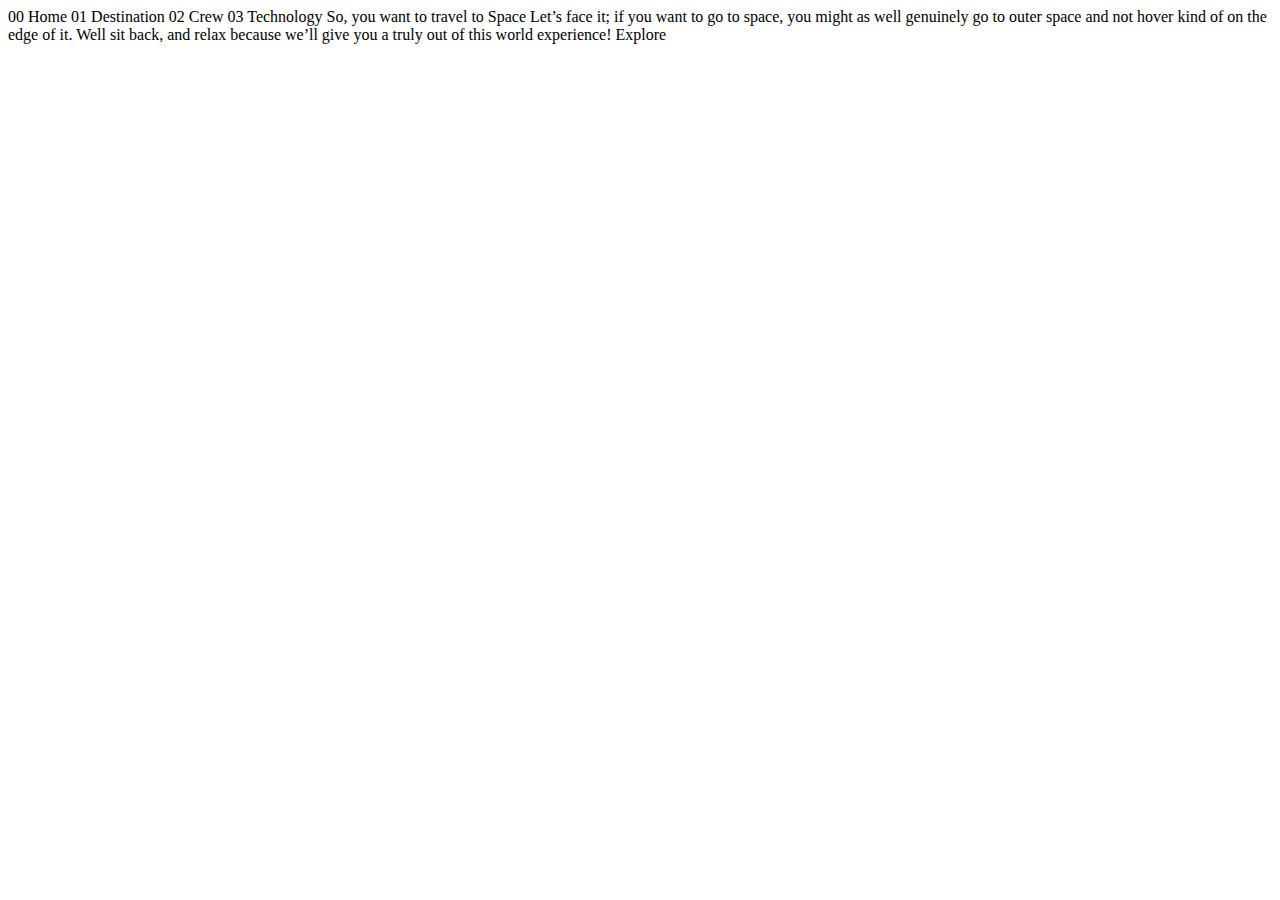
==== index.html @ ea08a4c8 "Moved all files into root" ====
<!DOCTYPE html>
<html lang="en">
<head>
  <meta charset="UTF-8">
  <meta name="viewport" content="width=device-width, initial-scale=1.0">

  <link rel="icon" type="image/png" sizes="32x32" href="./assets/favicon-32x32.png">
  
  <title>Frontend Mentor | Space tourism website</title>
</head>
<body>

  00 Home
  01 Destination
  02 Crew
  03 Technology

  So, you want to travel to
  Space
  Let’s face it; if you want to go to space, you might as well genuinely go to 
  outer space and not hover kind of on the edge of it. Well sit back, and relax 
  because we’ll give you a truly out of this world experience!

  Explore

</body>
</html>
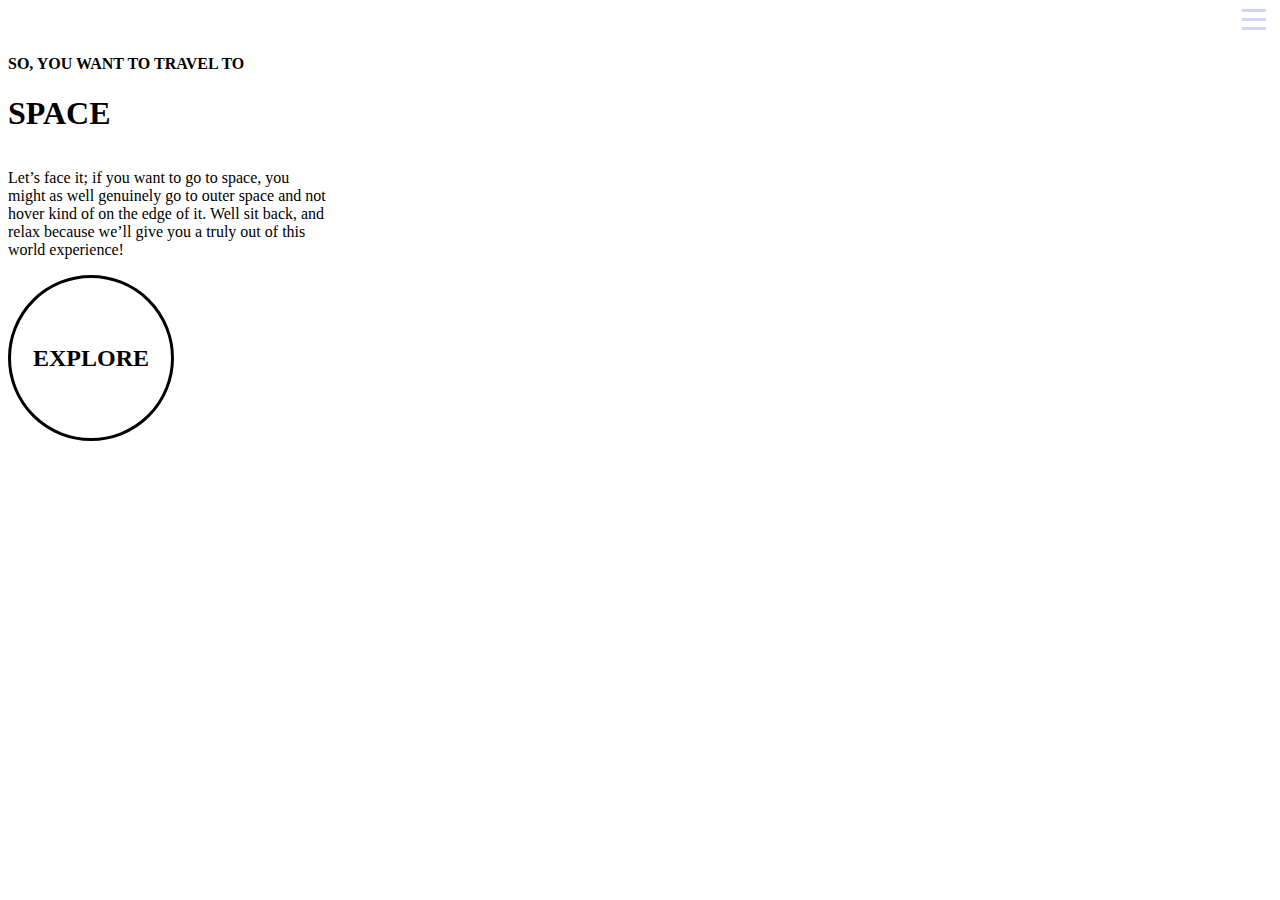
==== commit 6c6c597b: "Began work on home page mobile css" ====
--- a/index.html
+++ b/index.html
@@ -1,27 +1,74 @@
 <!DOCTYPE html>
 <html lang="en">
-<head>
-  <meta charset="UTF-8">
-  <meta name="viewport" content="width=device-width, initial-scale=1.0">
+  <head>
+    <meta charset="UTF-8" />
+    <meta name="viewport" content="width=device-width, initial-scale=1.0" />
 
-  <link rel="icon" type="image/png" sizes="32x32" href="./assets/favicon-32x32.png">
-  
-  <title>Frontend Mentor | Space tourism website</title>
-</head>
-<body>
+    <link
+      rel="icon"
+      type="image/png"
+      sizes="32x32"
+      href="./assets/favicon-32x32.png"
+    />
+    <link rel="stylesheet" href="style.css" />
 
-  00 Home
-  01 Destination
-  02 Crew
-  03 Technology
+    <title>Frontend Mentor | Space tourism website</title>
+  </head>
+  <body>
+    <header class="top">
+      <div class="top__logo-box">
+        <img
+          src="assets/shared/logo.svg"
+          alt="Logo"
+          class="top__logo-box--img"
+        />
+      </div>
+      <div class="top__line-box">
+        <hr class="top__line-box--line" />
+      </div>
+      <button class="top__hamburger-container">
+        <img src="assets/shared/icon-hamburger.svg" alt="Navigation Toggle" class="top__hamburger-container--icon-open">
+        <img src="assets/shared/icon-close.svg" alt="Navigation Toggle" class="top__hamburger-container--icon-close">
+      </button>
+      <nav class="top__nav">
+        <a class="nav__link">
+          <span class="nav__link--no"></span>
+          <span class="nav__link--text"></span>
+        </a>
+        <a class="nav__link">
+          <span class="nav__link--no">00</span>
+          <span class="nav__link--text">HOME</span>
+        </a>
+        <a class="nav__link">
+          <span class="nav__link--no">01</span>
+          <span class="nav__link--text">DESTINATION</span>
+        </a>
+        <a class="nav__link">
+          <span class="nav__link--no">02</span>
+          <span class="nav__link--text">CREW</span>
+        </a>
+        <a class="nav__link">
+          <span class="nav__link--no">03</span>
+          <span class="nav__link--text">TECHNOLOGY</span>
+        </a>
+      </nav>
+    </header>
 
-  So, you want to travel to
-  Space
-  Let’s face it; if you want to go to space, you might as well genuinely go to 
-  outer space and not hover kind of on the edge of it. Well sit back, and relax 
-  because we’ll give you a truly out of this world experience!
+    <main class="home">
+      <section class="home__heading">
+        <h4 class="home__heading--secondary">SO, YOU WANT TO TRAVEL TO</h4>
+      <h1 class="home__heading--primary">SPACE</h1>
+      </section>
+      <p class="home__blurb">Let’s face it; if you want to go to space, you might as well genuinely go to
+        outer space and not hover kind of on the edge of it. Well sit back, and
+        relax because we’ll give you a truly out of this world experience!</p>
+        <section class="home__logo">
+          <h2 class="home__logo--heading">EXPLORE</h2>
+        </section>
+    </main>
+    
 
-  Explore
-
-</body>
-</html>+    
+  </body>
+  <script src="script.js"></script>
+</html>
--- a/style.css
+++ b/style.css
@@ -0,0 +1,55 @@
+html{
+    font-size: 16px;
+}
+
+button{
+    cursor: pointer;
+}
+
+
+.top{
+    display: flex;
+    flex-direction: row;
+    justify-content: right;
+}
+
+.top__logo-box{
+    display: none;
+}
+
+.top__line-box{
+    display: none;
+}
+
+.top__hamburger-container{
+    border: none;
+    background-color: transparent;
+}
+
+.top__hamburger-container--icon-close{
+    display: none;
+}
+
+.top__nav{
+    display: none;
+}
+
+
+.home{
+   display: grid;
+}
+
+.home__blurb{
+    max-width: 20rem;
+}
+
+.home__logo{
+    display: flex;
+    justify-content: center;
+    align-items: center;
+
+    border: solid;
+    border-radius: 50%;
+    height: 10rem;
+    width: 10rem;
+}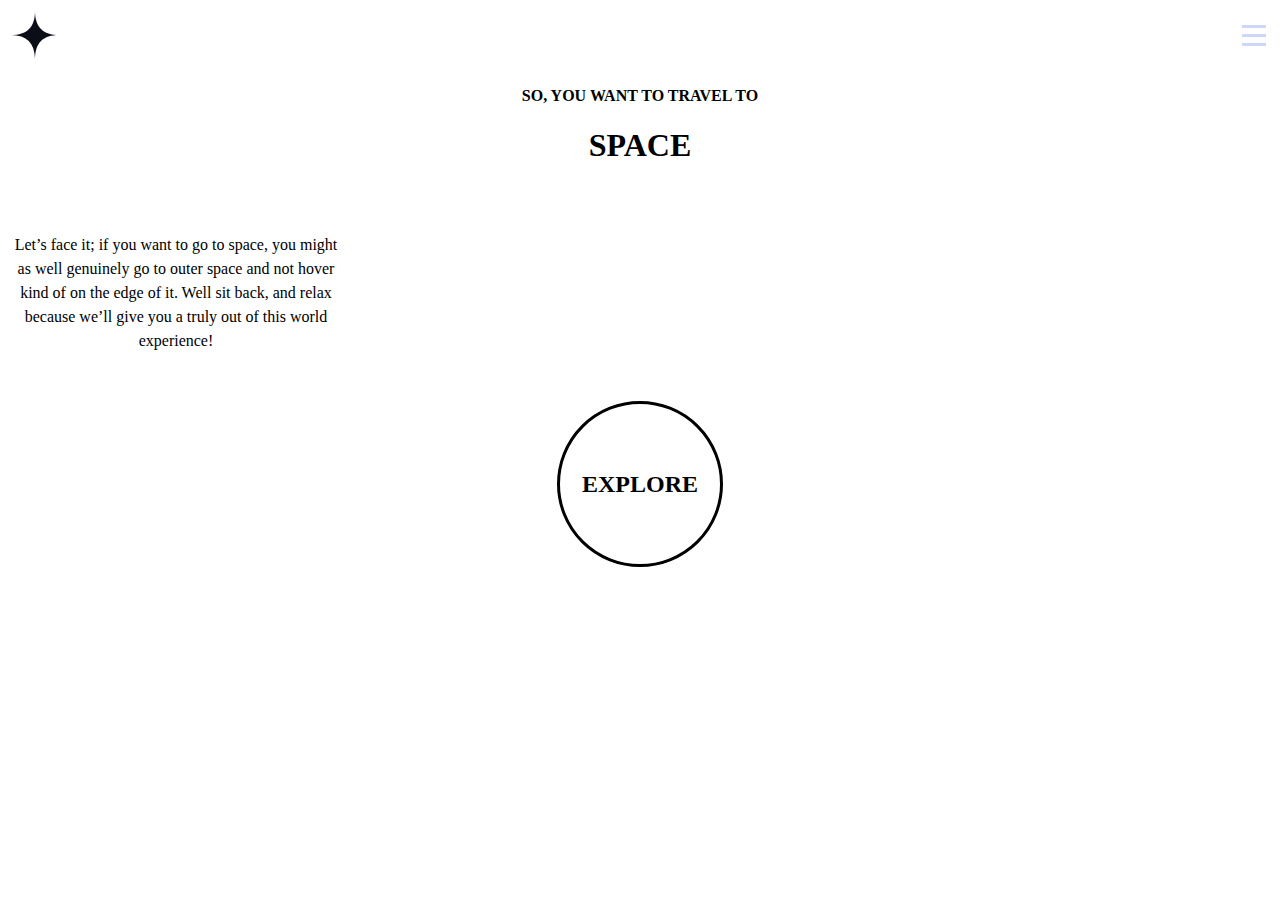
==== commit 96ca420d: "Created mobile navigation toggle" ====
--- a/index.html
+++ b/index.html
@@ -26,15 +26,7 @@
       <div class="top__line-box">
         <hr class="top__line-box--line" />
       </div>
-      <button class="top__hamburger-container">
-        <img src="assets/shared/icon-hamburger.svg" alt="Navigation Toggle" class="top__hamburger-container--icon-open">
-        <img src="assets/shared/icon-close.svg" alt="Navigation Toggle" class="top__hamburger-container--icon-close">
-      </button>
       <nav class="top__nav">
-        <a class="nav__link">
-          <span class="nav__link--no"></span>
-          <span class="nav__link--text"></span>
-        </a>
         <a class="nav__link">
           <span class="nav__link--no">00</span>
           <span class="nav__link--text">HOME</span>
@@ -52,6 +44,10 @@
           <span class="nav__link--text">TECHNOLOGY</span>
         </a>
       </nav>
+      <button class="top__hamburger-container">
+        <img src="assets/shared/icon-hamburger.svg" alt="Navigation Toggle" class="top__hamburger-container--icon-open">
+        <img src="assets/shared/icon-close.svg" alt="Navigation Toggle" class="top__hamburger-container--icon-close">
+      </button>
     </header>
 
     <main class="home">
--- a/style.css
+++ b/style.css
@@ -1,55 +1,78 @@
-html{
-    font-size: 16px;
+html {
+  font-size: 16px;
 }
 
-button{
-    cursor: pointer;
+p {
+  line-height: 1.5rem;
 }
 
-
-.top{
-    display: flex;
-    flex-direction: row;
-    justify-content: right;
+button {
+  cursor: pointer;
 }
 
-.top__logo-box{
-    display: none;
+.top {
+  display: flex;
+  flex-direction: row;
+  justify-content: space-between;
 }
 
-.top__line-box{
-    display: none;
+.top__logo-box {
+  border: solid;
+  border-radius: 50%;
+  border-color: white;
+  background-color: white;
 }
 
-.top__hamburger-container{
-    border: none;
-    background-color: transparent;
+.top__line-box {
+  display: none;
 }
 
-.top__hamburger-container--icon-close{
-    display: none;
+.top__hamburger-container {
+  border: none;
+  background-color: transparent;
 }
 
-.top__nav{
-    display: none;
+.top__hamburger-container--icon-close {
+  display: none;
+
 }
 
+.top__nav {
+  display: none;
+  flex-direction: column;
+  flex-wrap: wrap;
+  justify-content: left;
+  gap: 2rem;
 
-.home{
-   display: grid;
+  background-color: grey;
+
+  position: fixed;
+  z-index: 1;;
 }
 
-.home__blurb{
-    max-width: 20rem;
+.home {
+  display: grid;
+  gap: 2rem;
 }
 
-.home__logo{
-    display: flex;
-    justify-content: center;
-    align-items: center;
+.home > * {
+  text-align: center;
+}
 
-    border: solid;
-    border-radius: 50%;
-    height: 10rem;
-    width: 10rem;
-}+.home__blurb {
+  max-width: 21rem;
+}
+
+.home__logo {
+  display: flex;
+  justify-content: center;
+  align-items: center;
+
+  border: solid;
+  border-radius: 50%;
+  height: 10rem;
+  width: 10rem;
+
+  margin-left: auto;
+  margin-right: auto;
+}
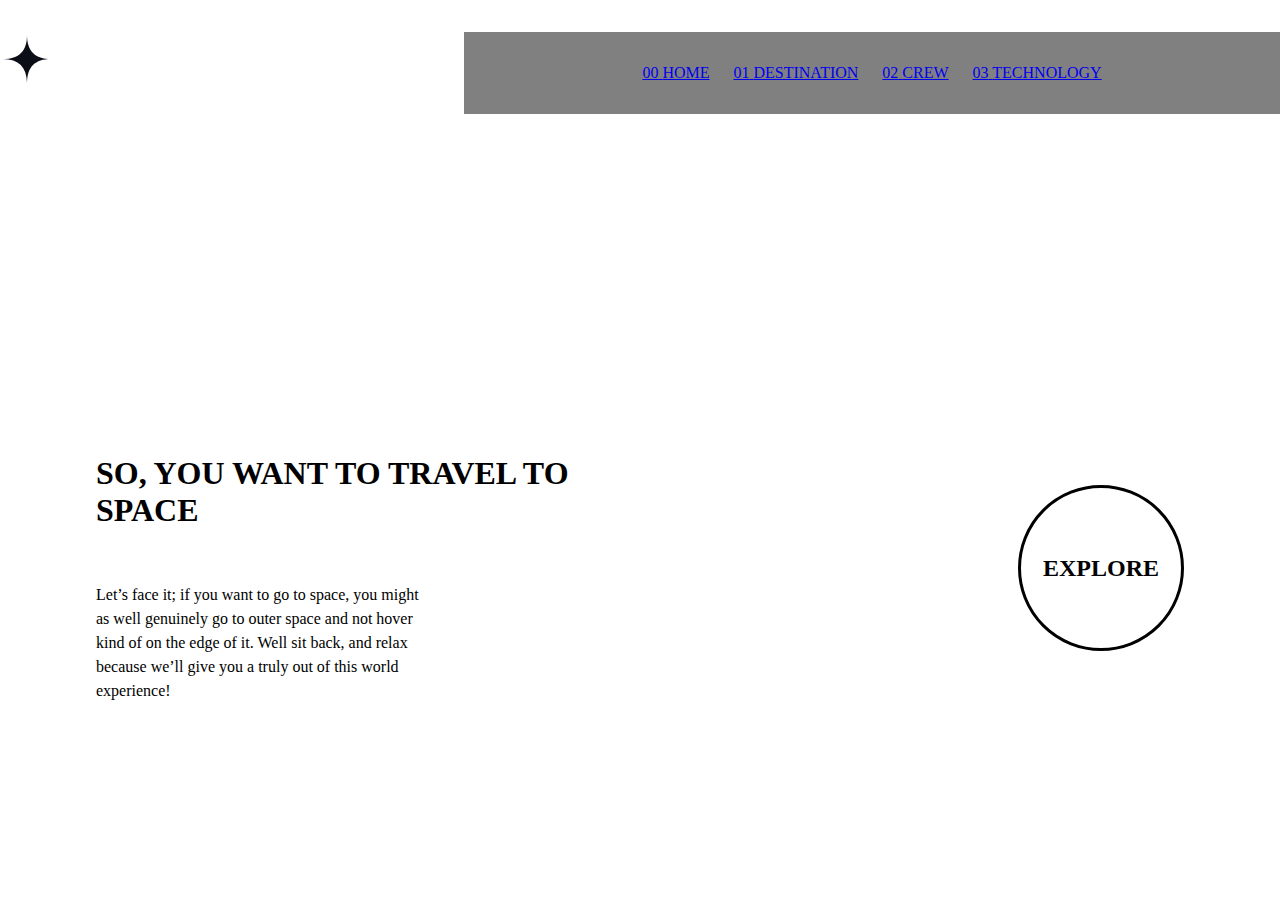
==== commit b5ed3ca6: "Fixed HTML markup" ====
--- a/index.html
+++ b/index.html
@@ -27,44 +27,52 @@
         <hr class="top__line-box--line" />
       </div>
       <nav class="top__nav">
-        <a class="nav__link">
+        <a class="nav__link" href="/">
           <span class="nav__link--no">00</span>
           <span class="nav__link--text">HOME</span>
         </a>
-        <a class="nav__link">
+        <a class="nav__link" href="destination.html">
           <span class="nav__link--no">01</span>
           <span class="nav__link--text">DESTINATION</span>
         </a>
-        <a class="nav__link">
+        <a class="nav__link" href="crew.html">
           <span class="nav__link--no">02</span>
           <span class="nav__link--text">CREW</span>
         </a>
-        <a class="nav__link">
+        <a class="nav__link" href="technology.html">
           <span class="nav__link--no">03</span>
           <span class="nav__link--text">TECHNOLOGY</span>
         </a>
       </nav>
       <button class="top__hamburger-container">
-        <img src="assets/shared/icon-hamburger.svg" alt="Navigation Toggle" class="top__hamburger-container--icon-open">
-        <img src="assets/shared/icon-close.svg" alt="Navigation Toggle" class="top__hamburger-container--icon-close">
+        <img
+          src="assets/shared/icon-hamburger.svg"
+          alt="Navigation Toggle"
+          class="top__hamburger-container--icon-open"
+        />
+        <img
+          src="assets/shared/icon-close.svg"
+          alt="Navigation Toggle"
+          class="top__hamburger-container--icon-close"
+        />
       </button>
     </header>
 
     <main class="home">
-      <section class="home__heading">
-        <h4 class="home__heading--secondary">SO, YOU WANT TO TRAVEL TO</h4>
-      <h1 class="home__heading--primary">SPACE</h1>
+      <h1 class="home__heading">
+        <span class="home__heading--secondary">SO, YOU WANT TO TRAVEL TO</span><br>
+        <span class="home__heading--primary">SPACE</span>
+      </h1>
+      <p class="home__blurb">
+        Let’s face it; if you want to go to space, you might as well genuinely
+        go to outer space and not hover kind of on the edge of it. Well sit
+        back, and relax because we’ll give you a truly out of this world
+        experience!
+      </p>
+      <section class="home__logo">
+        <h2 class="home__logo--heading">EXPLORE</h2>
       </section>
-      <p class="home__blurb">Let’s face it; if you want to go to space, you might as well genuinely go to
-        outer space and not hover kind of on the edge of it. Well sit back, and
-        relax because we’ll give you a truly out of this world experience!</p>
-        <section class="home__logo">
-          <h2 class="home__logo--heading">EXPLORE</h2>
-        </section>
     </main>
-    
-
-    
   </body>
   <script src="script.js"></script>
 </html>
--- a/style.css
+++ b/style.css
@@ -1,19 +1,44 @@
+:root {
+  --desktop-resolution: 90rem;
+}
+
 html {
   font-size: 16px;
 }
 
+a {
+  cursor: pointer;
+}
+
 p {
   line-height: 1.5rem;
 }
 
 button {
   cursor: pointer;
+}
+
+body {
+  max-width: var(--desktop-resolution);
+  margin: 0 auto 0 auto;
+}
+
+main {
+  margin: 1rem 1rem 0 1rem;
+}
+
+@media (min-width: 721px) {
+  main {
+    margin: 4rem 6rem 1rem 6rem;
+  }
 }
 
 .top {
   display: flex;
   flex-direction: row;
   justify-content: space-between;
+  width: 100%;
+  margin-top: 2rem;
 }
 
 .top__logo-box {
@@ -34,24 +59,41 @@
 
 .top__hamburger-container--icon-close {
   display: none;
-
 }
 
 .top__nav {
   display: none;
-  flex-direction: column;
+  flex-direction: row;
   flex-wrap: wrap;
-  justify-content: left;
-  gap: 2rem;
+  justify-content: center;
+  gap: 1.5rem;
+  padding: 2rem 1.5rem 2rem 1.5rem;
+  max-width: 10rem;
 
   background-color: grey;
 
   position: fixed;
-  z-index: 1;;
+  z-index: 1;
+}
+
+@media (min-width: 376px) {
+  .top__nav {
+    display: flex !important;
+    align-items: center;
+
+    width: max(28.75rem, 60%);
+    max-width: unset;
+    position: unset;
+  }
+
+  .top__hamburger-container {
+    display: none;
+  }
 }
 
 .home {
   display: grid;
+  justify-content: center;
   gap: 2rem;
 }
 
@@ -61,6 +103,7 @@
 
 .home__blurb {
   max-width: 21rem;
+  margin: 0 auto 0 auto;
 }
 
 .home__logo {
@@ -73,6 +116,122 @@
   height: 10rem;
   width: 10rem;
 
+  margin: 5rem auto 0 auto;
+
+  grid-row: 3/4;
+}
+
+@media (min-width: 721px) {
+  .home {
+    justify-content: space-between;
+    margin-top: 20rem;
+  }
+
+  .home > * {
+    text-align: left;
+  }
+
+  .home__heading {
+    grid-row: 1/2;
+    grid-column: 1/2;
+  }
+
+  .home__blurb {
+    grid-row: 2/3;
+    grid-column: 1/2;
+    margin: unset;
+  }
+
+  .home__logo {
+    grid-row: 1/3;
+    grid-column: 2/3;
+    margin: auto 0 auto auto;
+  }
+}
+
+.section-headings {
+  text-align: left;
+}
+
+.crew {
+  display: grid;
+}
+
+.crew__img-cont {
+  grid-row: 2/3;
+
+  height: auto;
+  max-width: 20rem;
+  margin: 0 auto 0 auto;
+}
+
+.crew__img-cont--img {
+  width: 100%;
+  height: 100%;
+  object-fit: cover;
+}
+
+.crew__selector {
+  grid-row: 3/4;
+  margin: 1rem auto 1rem auto;
+}
+
+.crew__heading,
+.crew__bio {
+  text-align: center;
+}
+
+.crew__role {
+  margin-bottom: 0;
+}
+
+.crew__name {
+  margin-top: 0;
+}
+
+.crew__bio {
+  margin-top: 0;
   margin-left: auto;
   margin-right: auto;
-}
+
+  max-width: 35rem;
+}
+
+@media (min-width: 376px) {
+
+  .crew__bio {
+    grid-row: 4/5;
+  }
+  .crew__selector {
+    grid-row: 5/6;
+  }
+
+  .crew__img-cont {
+    grid-row: 6/7;
+  }
+}
+
+@media (min-width: 721px) {
+  .crew__heading,
+  .crew__bio {
+    grid-column: 1/2;
+    text-align: left;
+  }
+
+  .crew__heading {
+    grid-row: 5/6;
+  }
+  .crew__bio {
+    grid-row: 6/7;
+    margin: unset;
+  }
+  .crew__selector {
+    grid-row: 8/9;
+    margin: unset;
+  }
+
+  .crew__img-cont {
+    grid-row: 3/10;
+    grid-column: 2/3;
+  }
+}
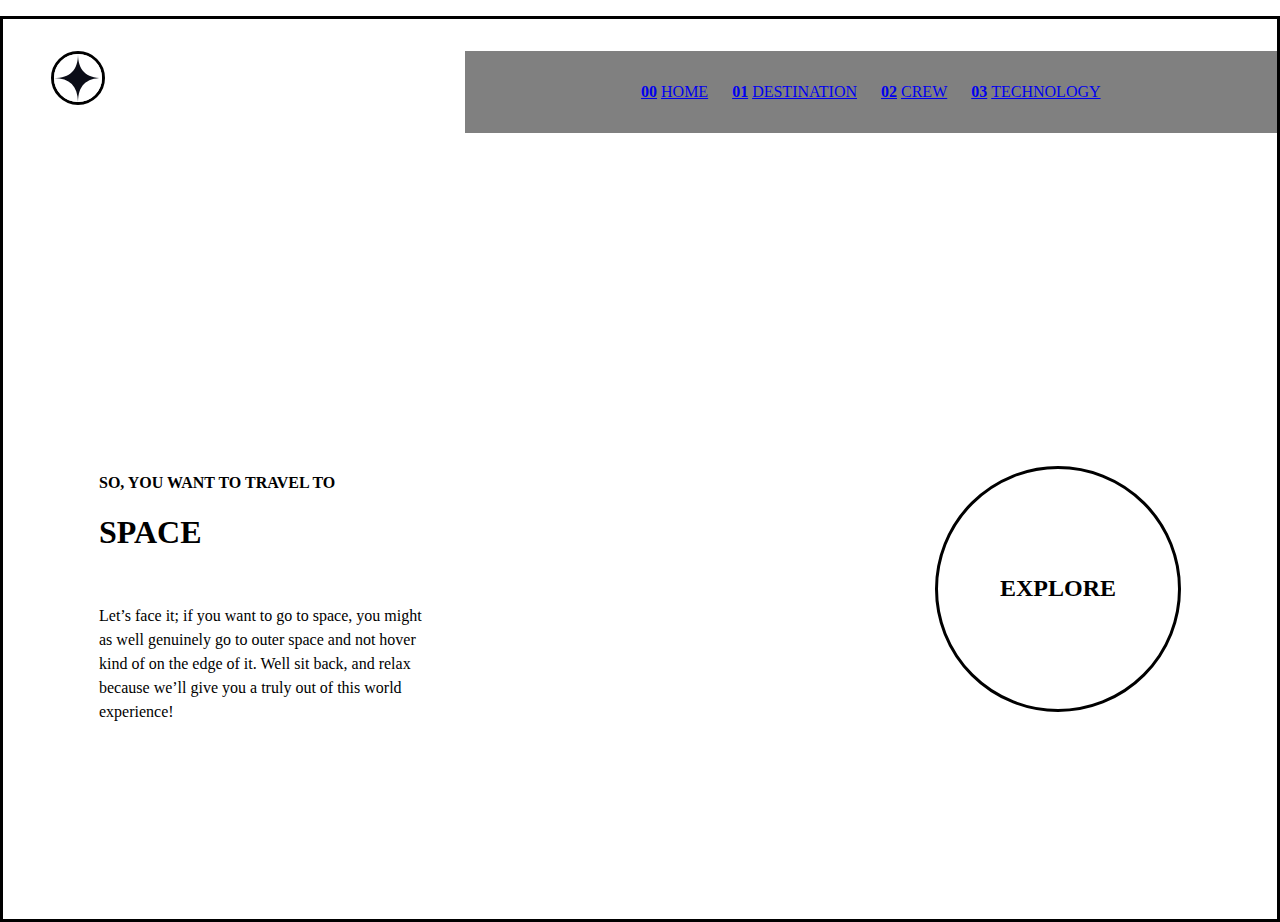
==== commit 27e9f044: "Added and fixed HTML markup" ====
--- a/index.html
+++ b/index.html
@@ -12,7 +12,7 @@
     />
     <link rel="stylesheet" href="style.css" />
 
-    <title>Frontend Mentor | Space tourism website</title>
+    <title>Space Tourism - Home</title>
   </head>
   <body>
     <header class="top">
@@ -27,42 +27,30 @@
         <hr class="top__line-box--line" />
       </div>
       <nav class="top__nav">
-        <a class="nav__link" href="/">
-          <span class="nav__link--no">00</span>
-          <span class="nav__link--text">HOME</span>
-        </a>
-        <a class="nav__link" href="destination.html">
-          <span class="nav__link--no">01</span>
-          <span class="nav__link--text">DESTINATION</span>
-        </a>
-        <a class="nav__link" href="crew.html">
-          <span class="nav__link--no">02</span>
-          <span class="nav__link--text">CREW</span>
-        </a>
-        <a class="nav__link" href="technology.html">
-          <span class="nav__link--no">03</span>
-          <span class="nav__link--text">TECHNOLOGY</span>
-        </a>
+        <a class="nav__link" href="/"> <b>00</b>HOME </a>
+        <a class="nav__link" href="destination.html"> <b>01</b>DESTINATION </a>
+        <a class="nav__link" href="crew.html"><b>02</b>CREW </a>
+        <a class="nav__link" href="technology.html"><b>03</b>TECHNOLOGY</a>
       </nav>
       <button class="top__hamburger-container">
         <img
           src="assets/shared/icon-hamburger.svg"
-          alt="Navigation Toggle"
+          alt="Open Nav"
           class="top__hamburger-container--icon-open"
         />
         <img
           src="assets/shared/icon-close.svg"
-          alt="Navigation Toggle"
+          alt="Close Nav"
           class="top__hamburger-container--icon-close"
         />
       </button>
     </header>
 
     <main class="home">
-      <h1 class="home__heading">
-        <span class="home__heading--secondary">SO, YOU WANT TO TRAVEL TO</span><br>
-        <span class="home__heading--primary">SPACE</span>
-      </h1>
+      <section class="home__heading">
+        <h4 class="home__heading--secondary">SO, YOU WANT TO TRAVEL TO</h4>
+        <h1 class="home__heading--primary">SPACE</h1>
+      </section>
       <p class="home__blurb">
         Let’s face it; if you want to go to space, you might as well genuinely
         go to outer space and not hover kind of on the edge of it. Well sit
@@ -73,6 +61,6 @@
         <h2 class="home__logo--heading">EXPLORE</h2>
       </section>
     </main>
+    <script src="script.js"></script>
   </body>
-  <script src="script.js"></script>
 </html>
--- a/style.css
+++ b/style.css
@@ -1,11 +1,16 @@
 :root {
-  --desktop-resolution: 90rem;
+  --desktop-resolution-height: 56.25rem;
+  --desktop-resolution-width: 90rem;
 }
 
 html {
   font-size: 16px;
 }
 
+b{
+  margin-right: .25rem;
+}
+
 a {
   cursor: pointer;
 }
@@ -19,17 +24,24 @@
 }
 
 body {
-  max-width: var(--desktop-resolution);
-  margin: 0 auto 0 auto;
+  max-width: var(--desktop-resolution-width);
+  margin: 1rem auto 0 auto;
+  border: solid;
+}
+
+@media (min-width: 1025px) {
+  body {
+    min-height: var(--desktop-resolution-height);
+  }
 }
 
 main {
   margin: 1rem 1rem 0 1rem;
 }
 
-@media (min-width: 721px) {
+@media (min-width: 1025px) {
   main {
-    margin: 4rem 6rem 1rem 6rem;
+    margin: 4rem 6rem 0 6rem;
   }
 }
 
@@ -44,8 +56,12 @@
 .top__logo-box {
   border: solid;
   border-radius: 50%;
+  height: 3rem;
+  width: 3rem;
   border-color: white;
   background-color: white;
+
+  border: solid;
 }
 
 .top__line-box {
@@ -91,6 +107,12 @@
   }
 }
 
+@media (min-width: 1025px) {
+  .top__logo-box {
+    margin-left: 3rem;
+  }
+}
+
 .home {
   display: grid;
   justify-content: center;
@@ -113,15 +135,15 @@
 
   border: solid;
   border-radius: 50%;
-  height: 10rem;
-  width: 10rem;
+  height: 15rem;
+  width: 15rem;
 
   margin: 5rem auto 0 auto;
 
   grid-row: 3/4;
 }
 
-@media (min-width: 721px) {
+@media (min-width: 1025px) {
   .home {
     justify-content: space-between;
     margin-top: 20rem;
@@ -161,7 +183,7 @@
   grid-row: 2/3;
 
   height: auto;
-  max-width: 20rem;
+  max-width: 30rem;
   margin: 0 auto 0 auto;
 }
 
@@ -194,11 +216,10 @@
   margin-left: auto;
   margin-right: auto;
 
-  max-width: 35rem;
+  max-width: 27rem;
 }
 
 @media (min-width: 376px) {
-
   .crew__bio {
     grid-row: 4/5;
   }
@@ -211,7 +232,7 @@
   }
 }
 
-@media (min-width: 721px) {
+@media (min-width: 1025px) {
   .crew__heading,
   .crew__bio {
     grid-column: 1/2;
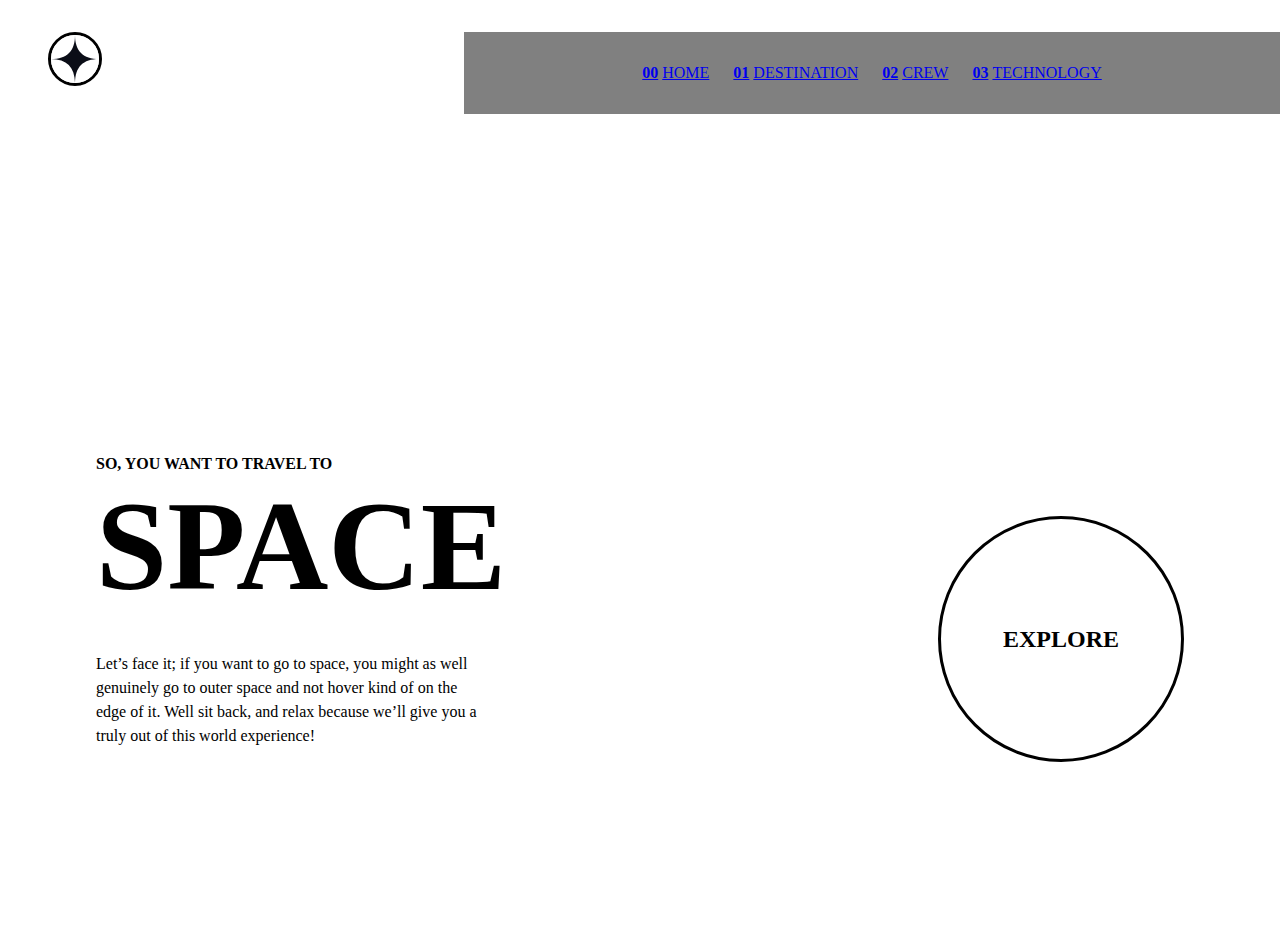
==== commit 31f8c3ff: "Fixed nav layout" ====
--- a/index.html
+++ b/index.html
@@ -27,10 +27,10 @@
         <hr class="top__line-box--line" />
       </div>
       <nav class="top__nav">
-        <a class="nav__link" href="/"> <b>00</b>HOME </a>
-        <a class="nav__link" href="destination.html"> <b>01</b>DESTINATION </a>
-        <a class="nav__link" href="crew.html"><b>02</b>CREW </a>
-        <a class="nav__link" href="technology.html"><b>03</b>TECHNOLOGY</a>
+        <a class="top__nav--link" href="/"> <b>00</b>HOME </a>
+        <a class="top__nav--link" href="destination.html"> <b>01</b>DESTINATION </a>
+        <a class="top__nav--link" href="crew.html"><b>02</b>CREW </a>
+        <a class="top__nav--link" href="technology.html"><b>03</b>TECHNOLOGY</a>
       </nav>
       <button class="top__hamburger-container">
         <img
--- a/style.css
+++ b/style.css
@@ -1,3 +1,5 @@
+/* Boiler Plate */
+
 :root {
   --desktop-resolution-height: 56.25rem;
   --desktop-resolution-width: 90rem;
@@ -7,8 +9,28 @@
   font-size: 16px;
 }
 
-b{
-  margin-right: .25rem;
+body {
+  max-width: var(--desktop-resolution-width);
+  margin: 1rem 0 0 2rem;
+}
+
+@media (min-width: 1025px) {
+  body {
+    min-height: var(--desktop-resolution-height);
+    margin: 1rem 0 1rem auto;
+  }
+}
+
+@media (min-width: 1440px) {
+  body {
+    margin-right:  auto;
+  }
+}
+
+/* Elements */
+
+b {
+  margin-right: 0.25rem;
 }
 
 a {
@@ -23,20 +45,11 @@
   cursor: pointer;
 }
 
-body {
-  max-width: var(--desktop-resolution-width);
-  margin: 1rem auto 0 auto;
-  border: solid;
-}
-
-@media (min-width: 1025px) {
-  body {
-    min-height: var(--desktop-resolution-height);
-  }
-}
+/* Containers */
 
 main {
-  margin: 1rem 1rem 0 1rem;
+  margin-top: 2rem;
+  margin-right: 2rem;
 }
 
 @media (min-width: 1025px) {
@@ -44,6 +57,8 @@
     margin: 4rem 6rem 0 6rem;
   }
 }
+
+/* Navigation and Top Section */
 
 .top {
   display: flex;
@@ -75,31 +90,42 @@
 
 .top__hamburger-container--icon-close {
   display: none;
+  position: relative;
+  z-index: 2;
 }
 
 .top__nav {
   display: none;
-  flex-direction: row;
+  flex-direction: column;
   flex-wrap: wrap;
-  justify-content: center;
+  justify-content: left;
   gap: 1.5rem;
-  padding: 2rem 1.5rem 2rem 1.5rem;
   max-width: 10rem;
+  padding: 6rem 4rem 6rem 1rem;
 
   background-color: grey;
 
   position: fixed;
+  right: 0;
+  top: 0;
+  height: 100vh;
   z-index: 1;
 }
 
-@media (min-width: 376px) {
+@media (min-width: 481px) {
   .top__nav {
     display: flex !important;
+  flex-direction: row;
     align-items: center;
+  justify-content: center;
+  padding: 2rem 1.5rem 2rem 1.5rem;
+
 
     width: max(28.75rem, 60%);
     max-width: unset;
+    height: unset;
     position: unset;
+    
   }
 
   .top__hamburger-container {
@@ -113,9 +139,10 @@
   }
 }
 
+/* Home */
+
 .home {
   display: grid;
-  justify-content: center;
   gap: 2rem;
 }
 
@@ -123,8 +150,21 @@
   text-align: center;
 }
 
+.home__heading--primary {
+  margin: 0;
+  font-size: 4.75rem;
+}
+@media (min-width: 481px) {
+  .home__heading--secondary {
+    margin-bottom: 0;
+  }
+  .home__heading--primary {
+    font-size: 8rem;
+  }
+}
+
 .home__blurb {
-  max-width: 21rem;
+  max-width: 24rem;
   margin: 0 auto 0 auto;
 }
 
@@ -138,7 +178,7 @@
   height: 15rem;
   width: 15rem;
 
-  margin: 5rem auto 0 auto;
+  margin: 2rem auto 2rem auto;
 
   grid-row: 3/4;
 }
@@ -165,15 +205,247 @@
   }
 
   .home__logo {
-    grid-row: 1/3;
-    grid-column: 2/3;
-    margin: auto 0 auto auto;
-  }
-}
+    grid-row: 1/6;
+    grid-column: 2/3;
+    margin: auto 0 auto 0;
+  }
+}
+
+/* All Categories */
 
 .section-headings {
   text-align: left;
 }
+
+/* Destination */
+
+.destination {
+  display: grid;
+}
+
+.destination__img-cont {
+  grid-row: 2/3;
+
+  height: auto;
+  width: 20rem;
+  margin: 0 auto 0 auto;
+}
+
+.destination__img-cont--img {
+  width: 100%;
+  height: 100%;
+}
+
+.destination__selector {
+  grid-row: 3/4;
+
+  display: flex;
+  justify-content: space-between;
+  gap: 1.5rem;
+
+  margin: 1rem auto 1rem auto;
+
+  max-width: 24rem;
+}
+
+.destination__selector--btn {
+  font-size: 1rem;
+  border: none;
+  background-color: transparent;
+}
+
+.destination__name {
+  grid-row: 4/5;
+
+  margin: 0;
+
+  font-size: 4.75rem;
+  text-align: center;
+}
+
+.destination__description {
+  grid-row: 5/6;
+
+  text-align: center;
+  max-width: 24rem;
+  margin: 1rem auto 1rem auto;
+}
+
+.destination__stats > * {
+  text-align: center;
+}
+
+.destination__stats > * > h6 {
+  margin-bottom: 0;
+}
+.destination__stats > * > h2 {
+  margin-top: 0.5rem;
+}
+
+.destination__stats {
+  display: flex;
+  flex-direction: column;
+  align-items: center;
+  justify-content: center;
+
+  border-top: solid;
+}
+
+@media (min-width: 481px) {
+  .destination__stats {
+    flex-direction: row;
+    justify-content: space-between;
+    width: 24rem;
+
+    margin-left: auto;
+    margin-right: auto;
+  }
+}
+
+@media (min-width: 1025px) {
+  .destination__img-cont,
+  .destination__selector {
+    margin-top: 4rem;
+  }
+
+  .destination__img-cont {
+    grid-column: 1/2;
+    grid-row: 2/6;
+  }
+
+  .destination__selector {
+    grid-column: 2/3;
+    grid-row: 2/3;
+  }
+
+  .destination__name {
+    grid-column: 2/3;
+    grid-row: 3/4;
+  }
+
+  .destination__description {
+    grid-column: 2/3;
+    grid-row: 4/5;
+  }
+
+  .destination__stats {
+    grid-column: 2/3;
+    grid-row: 5/6;
+  }
+}
+
+/* Technology */
+.technology {
+  display: grid;
+}
+
+.technology__img-cont {
+  grid-row: 2/3;
+
+  height: auto;
+  max-width: 30rem;
+  margin: 0.5rem auto .5rem auto;
+}
+
+.technology__img-cont--img {
+  width: 100%;
+  height: 100%;
+  object-fit: cover;
+}
+
+.technology__img-cont--portrait {
+  display: none;
+}
+
+.technology__selector {
+  grid-row: 3/4;
+
+  display: flex;
+  flex-direction: row;
+  justify-content: center;
+  flex-wrap: wrap;
+  gap: 1rem;
+
+  margin-top: 0.5rem;
+  margin-bottom: 0.5rem;
+}
+
+.technology__selector--btn {
+  border: solid;
+  border-radius: 50%;
+  background-color: transparent;
+
+  font-size: 1.75rem;
+
+  width: 4rem;
+  height: 4rem;
+}
+
+.technology__heading > * {
+  text-align: center;
+}
+
+.technology__heading--secondary {
+  margin-bottom: 0.25rem;
+}
+
+.technology__heading--primary {
+  margin-top: 0.25rem;
+}
+
+.technology__info {
+  text-align: center;
+  max-width: 25rem;
+  margin: 1rem auto 1rem auto;
+}
+
+@media (min-width: 1025px) {
+.technology > .section-headings{
+  grid-column: 1/3;
+}
+  .technology{
+    margin-right: 0;
+  }
+  .technology__img-cont {
+    grid-column: 3/4;
+    grid-row: 2/8;
+
+    margin-right: 0;
+  }
+
+  .technology__img-cont--landscape {
+    display: none;
+  }
+
+  .technology__img-cont--portrait {
+    display: inline;
+  }
+
+  .technology__selector {
+    grid-column: 1/2;
+    grid-row: 3/5;
+    width: 5rem;
+  }
+
+  .technology__heading > * {
+    text-align: left;
+  }
+
+  .technology__heading {
+    grid-column: 2/3;
+    grid-row: 3/4;
+  }
+
+  .technology__info {
+    grid-column: 2/3;
+    grid-row: 4/5;
+
+    text-align: left;
+    margin-left: 0;
+  }
+}
+
+/* Crew */
 
 .crew {
   display: grid;
@@ -219,7 +491,7 @@
   max-width: 27rem;
 }
 
-@media (min-width: 376px) {
+@media (min-width: 481px) {
   .crew__bio {
     grid-row: 4/5;
   }
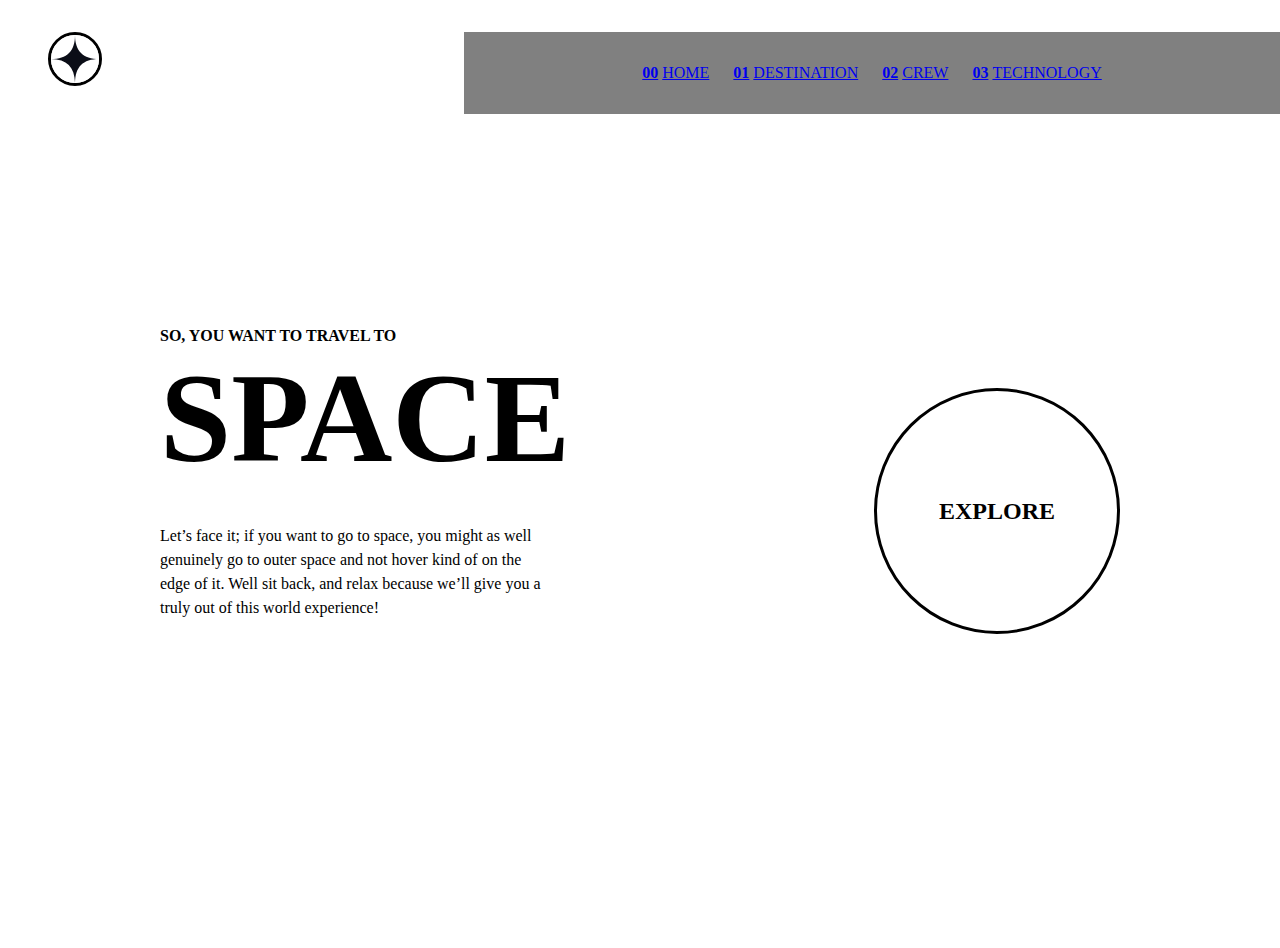
==== commit f687270e: "Added ids to body containers" ====
--- a/index.html
+++ b/index.html
@@ -14,7 +14,7 @@
 
     <title>Space Tourism - Home</title>
   </head>
-  <body>
+  <body id="home-body">
     <header class="top">
       <div class="top__logo-box">
         <img
--- a/style.css
+++ b/style.css
@@ -23,7 +23,7 @@
 
 @media (min-width: 1440px) {
   body {
-    margin-right:  auto;
+    margin-right: auto;
   }
 }
 
@@ -54,7 +54,7 @@
 
 @media (min-width: 1025px) {
   main {
-    margin: 4rem 6rem 0 6rem;
+    margin: 4rem 10rem 0 10rem;
   }
 }
 
@@ -86,6 +86,7 @@
 .top__hamburger-container {
   border: none;
   background-color: transparent;
+  margin-right: 0.5rem;
 }
 
 .top__hamburger-container--icon-close {
@@ -115,17 +116,15 @@
 @media (min-width: 481px) {
   .top__nav {
     display: flex !important;
-  flex-direction: row;
+    flex-direction: row;
     align-items: center;
-  justify-content: center;
-  padding: 2rem 1.5rem 2rem 1.5rem;
-
+    justify-content: center;
+    padding: 2rem 1.5rem 2rem 1.5rem;
 
     width: max(28.75rem, 60%);
     max-width: unset;
     height: unset;
     position: unset;
-    
   }
 
   .top__hamburger-container {
@@ -186,7 +185,7 @@
 @media (min-width: 1025px) {
   .home {
     justify-content: space-between;
-    margin-top: 20rem;
+    margin-top: 12rem;
   }
 
   .home > * {
@@ -227,7 +226,7 @@
   grid-row: 2/3;
 
   height: auto;
-  width: 20rem;
+  max-width: 20rem;
   margin: 0 auto 0 auto;
 }
 
@@ -241,20 +240,25 @@
 
   display: flex;
   justify-content: space-between;
-  gap: 1.5rem;
+  gap: 1rem;
+  flex-wrap: wrap;
 
   margin: 1rem auto 1rem auto;
-
-  max-width: 24rem;
 }
 
 .destination__selector--btn {
   font-size: 1rem;
+  padding-bottom: 1rem;
+
   border: none;
   background-color: transparent;
 }
 
-.destination__name {
+.destination__selector--btn:nth-child(2) {
+  border-bottom: solid;
+}
+
+.destination__heading {
   grid-row: 4/5;
 
   margin: 0;
@@ -263,23 +267,12 @@
   text-align: center;
 }
 
-.destination__description {
+.destination__info {
   grid-row: 5/6;
 
   text-align: center;
   max-width: 24rem;
   margin: 1rem auto 1rem auto;
-}
-
-.destination__stats > * {
-  text-align: center;
-}
-
-.destination__stats > * > h6 {
-  margin-bottom: 0;
-}
-.destination__stats > * > h2 {
-  margin-top: 0.5rem;
 }
 
 .destination__stats {
@@ -291,6 +284,26 @@
   border-top: solid;
 }
 
+.distance > * {
+  text-align: center;
+}
+.distance__heading {
+  margin-bottom: 0;
+}
+.distance__stat {
+  margin-bottom: 0;
+}
+
+.travel > * {
+  text-align: center;
+}
+.travel__heading {
+  margin-bottom: 0;
+}
+.travel__stat {
+  margin-bottom: 0;
+}
+
 @media (min-width: 481px) {
   .destination__stats {
     flex-direction: row;
@@ -316,14 +329,21 @@
   .destination__selector {
     grid-column: 2/3;
     grid-row: 2/3;
-  }
-
-  .destination__name {
+    width: 24rem;
+    margin-right: auto;
+  }
+
+  .destination__heading {
     grid-column: 2/3;
     grid-row: 3/4;
-  }
-
-  .destination__description {
+
+    width: 24rem;
+    margin-left: auto;
+    margin-right: auto;
+    text-align: left;
+  }
+
+  .destination__info {
     grid-column: 2/3;
     grid-row: 4/5;
   }
@@ -331,6 +351,13 @@
   .destination__stats {
     grid-column: 2/3;
     grid-row: 5/6;
+  }
+  .distance > * {
+    text-align: left;
+  }
+
+  .travel > * {
+    text-align: left;
   }
 }
 
@@ -344,7 +371,7 @@
 
   height: auto;
   max-width: 30rem;
-  margin: 0.5rem auto .5rem auto;
+  margin: 0.5rem auto 0.5rem auto;
 }
 
 .technology__img-cont--img {
@@ -373,6 +400,7 @@
 .technology__selector--btn {
   border: solid;
   border-radius: 50%;
+  border-color: black;
   background-color: transparent;
 
   font-size: 1.75rem;
@@ -381,6 +409,11 @@
   height: 4rem;
 }
 
+.technology__selector--btn:nth-child(1) {
+  color: white;
+  background-color: black;
+}
+
 .technology__heading > * {
   text-align: center;
 }
@@ -400,10 +433,10 @@
 }
 
 @media (min-width: 1025px) {
-.technology > .section-headings{
-  grid-column: 1/3;
-}
-  .technology{
+  .technology > .section-headings {
+    grid-column: 1/3;
+  }
+  .technology {
     margin-right: 0;
   }
   .technology__img-cont {
@@ -411,6 +444,10 @@
     grid-row: 2/8;
 
     margin-right: 0;
+  }
+
+  .technology__img-cont--img {
+    margin-left: -1rem;
   }
 
   .technology__img-cont--landscape {
@@ -454,8 +491,8 @@
 .crew__img-cont {
   grid-row: 2/3;
 
-  height: auto;
-  max-width: 30rem;
+  max-height: 35rem;
+  width: auto;
   margin: 0 auto 0 auto;
 }
 
@@ -467,12 +504,44 @@
 
 .crew__selector {
   grid-row: 3/4;
+
+  display: flex;
+  gap: 1rem;
+
   margin: 1rem auto 1rem auto;
 }
 
+.crew__selector--btn {
+  border: none;
+  background-color: transparent;
+
+  height: 1rem;
+  width: 1rem;
+  background-color: #bbb;
+  border-radius: 50%;
+}
+
+.crew__selector--btn:nth-child(4) {
+  background-color: red;
+}
+
 .crew__heading,
-.crew__bio {
-  text-align: center;
+.crew__info {
+  text-align: center;
+}
+
+.crew__heading--secondary {
+  font-size: 1.25rem;
+
+  margin-top: 0.5rem;
+  margin-bottom: 0.5rem;
+}
+
+.crew__heading--primary {
+  font-size: 2.5rem;
+
+  margin-top: 0.5rem;
+  margin-bottom: 0.5rem;
 }
 
 .crew__role {
@@ -483,7 +552,7 @@
   margin-top: 0;
 }
 
-.crew__bio {
+.crew__info {
   margin-top: 0;
   margin-left: auto;
   margin-right: auto;
@@ -492,7 +561,7 @@
 }
 
 @media (min-width: 481px) {
-  .crew__bio {
+  .crew__info {
     grid-row: 4/5;
   }
   .crew__selector {
@@ -506,7 +575,7 @@
 
 @media (min-width: 1025px) {
   .crew__heading,
-  .crew__bio {
+  .crew__info {
     grid-column: 1/2;
     text-align: left;
   }
@@ -514,7 +583,7 @@
   .crew__heading {
     grid-row: 5/6;
   }
-  .crew__bio {
+  .crew__info {
     grid-row: 6/7;
     margin: unset;
   }
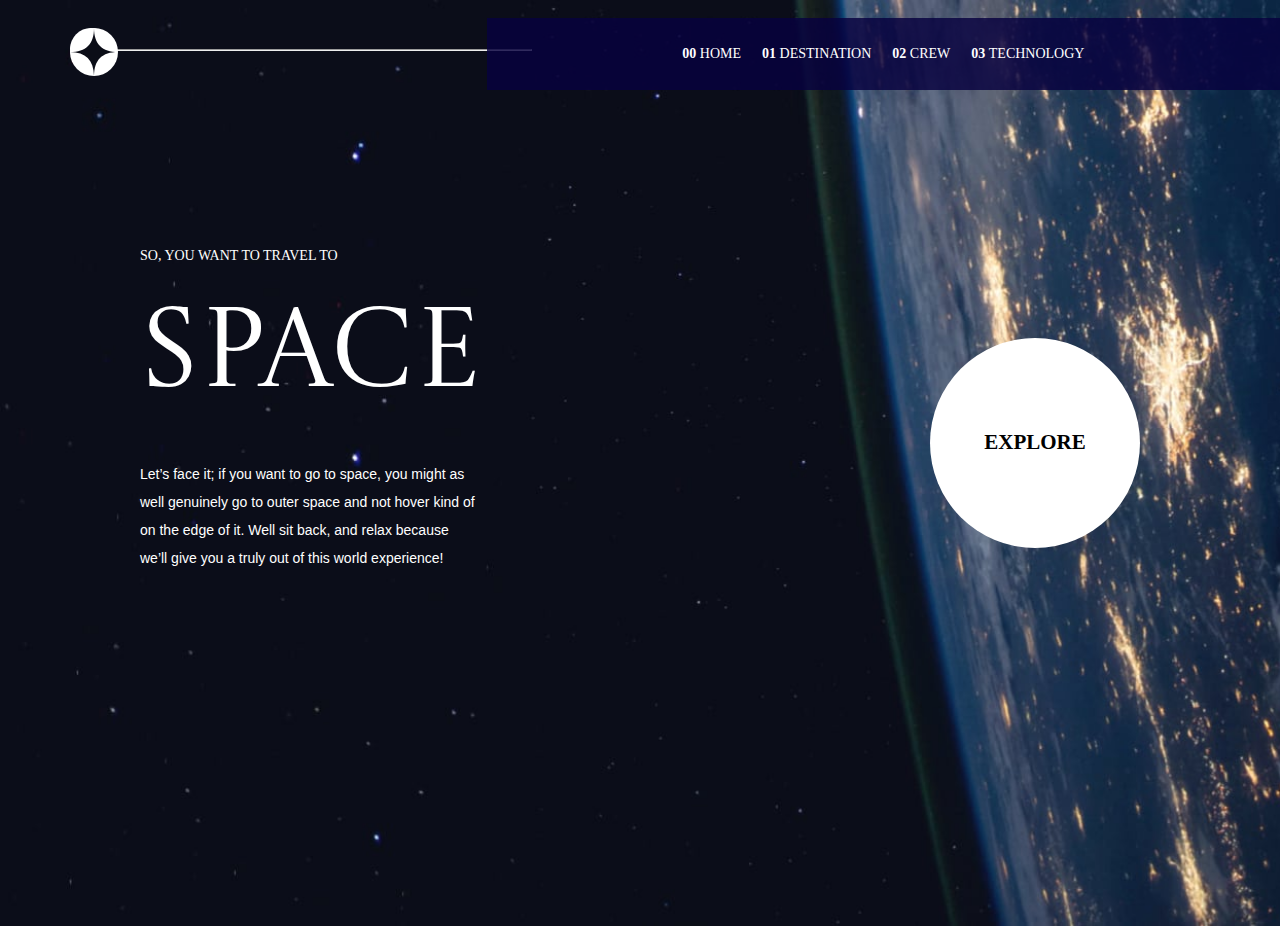
==== commit bac10f81: "Fixed URLS of background iamges" ====
--- a/index.html
+++ b/index.html
@@ -27,7 +27,7 @@
         <hr class="top__line-box--line" />
       </div>
       <nav class="top__nav">
-        <a class="top__nav--link" href="/"> <b>00</b>HOME </a>
+        <a class="top__nav--link" href="index.html"> <b>00</b>HOME </a>
         <a class="top__nav--link" href="destination.html"> <b>01</b>DESTINATION </a>
         <a class="top__nav--link" href="crew.html"><b>02</b>CREW </a>
         <a class="top__nav--link" href="technology.html"><b>03</b>TECHNOLOGY</a>
--- a/style.css
+++ b/style.css
@@ -1,29 +1,74 @@
+@import url('https://fonts.googleapis.com/css2?family=Castoro+Titling&family=Cormorant+Garamond:wght@300&display=swap');
+
 /* Boiler Plate */
-
 :root {
   --desktop-resolution-height: 56.25rem;
   --desktop-resolution-width: 90rem;
 }
 
 html {
-  font-size: 16px;
+  font-size: 14px;
+  color: white;
 }
 
 body {
-  max-width: var(--desktop-resolution-width);
-  margin: 1rem 0 0 2rem;
-}
-
-@media (min-width: 1025px) {
-  body {
-    min-height: var(--desktop-resolution-height);
-    margin: 1rem 0 1rem auto;
-  }
-}
-
-@media (min-width: 1440px) {
-  body {
-    margin-right: auto;
+  margin-left: auto;
+  margin-right: auto;
+  height: 100vh;
+}
+
+/* Background Images */
+#home-body {
+  background-image: url("assets/home/background-home-mobile.jpg");
+  background-repeat: no-repeat;
+  background-size: cover; 
+}
+#destination-body {
+  background-image: url("assets/destination/background-destination-mobile.jpg");
+  background-repeat: no-repeat;
+  background-size: cover; 
+  
+}
+#crew-body {
+  background-image: url("assets/crew/background-crew-mobile.jpg");
+  background-repeat: no-repeat;
+  background-size: cover; 
+  
+}
+#technology-body {
+  background-image: url("assets/technology/background-technology-mobile.jpg");
+  background-repeat: no-repeat;
+  background-size: cover; 
+  
+}
+
+@media (min-width: 376px) {
+  #home-body {
+    background-image: url("assets/home/background-home-tablet.jpg");
+  }
+  #destination-body {
+    background-image: url("assets/destination/background-destination-tablet.jpg");
+  }
+  #crew-body {
+    background-image: url("assets/crew/background-crew-tablet.jpg");
+  }
+  #technology-body {
+    background-image: url("assets/technology/background-technology-tablet.jpg");
+  }
+}
+
+@media (min-width: 769px) {
+  #home-body {
+    background-image: url("assets/home/background-home-desktop.jpg");
+  }
+  #destination-body {
+    background-image: url("assets/destination/background-destination-desktop.jpg");
+  }
+  #crew-body {
+    background-image: url("assets/crew/background-crew-desktop.jpg");
+  }
+  #technology-body {
+    background-image: url("assets/technology/background-technology-desktop.jpg");
   }
 }
 
@@ -35,26 +80,58 @@
 
 a {
   cursor: pointer;
+  text-decoration: none;
+  color: white;
+}
+a:visited{
+  color: white;
+}
+
+h1{
+  font-family: 'Castoro Titling', cursive;
+  font-weight: 100;
+}
+
+h4{
+  font-weight: 100;
 }
 
 p {
-  line-height: 1.5rem;
+  line-height: 2rem;
+  font-family:Arial, Helvetica, sans-serif;
 }
 
 button {
   cursor: pointer;
+  color: white;
 }
 
 /* Containers */
 
+header{
+  margin: 1.25rem 2rem 0 2rem;
+}
+@media (min-width: 561px) {
+  header{
+    margin-right: 0;
+  }
+}
+
 main {
-  margin-top: 2rem;
-  margin-right: 2rem;
-}
-
-@media (min-width: 1025px) {
+  margin: 2rem 2rem 0 2rem;
+  max-width: var(--desktop-resolution-width);
+}
+@media (min-width: 769px) {
   main {
-    margin: 4rem 10rem 0 10rem;
+    margin: 2rem 10rem 0 10rem;
+  }
+}
+
+@media (min-width: 1441px) {
+  main {
+    margin-top: 6rem;
+    margin-left: auto;
+    margin-right: auto;
   }
 }
 
@@ -64,29 +141,36 @@
   display: flex;
   flex-direction: row;
   justify-content: space-between;
-  width: 100%;
-  margin-top: 2rem;
 }
 
 .top__logo-box {
-  border: solid;
   border-radius: 50%;
   height: 3rem;
   width: 3rem;
-  border-color: white;
   background-color: white;
 
-  border: solid;
+  margin-top: .75rem;
+
+  position: relative;
+    z-index: 1;
 }
 
 .top__line-box {
   display: none;
+  color: white;
+  width: 35%;
+  max-width: 90rem;
+  margin-left: 4rem;
+  z-index: 0;
+  position: absolute;
+
+  padding-top: 1.75rem;
 }
 
 .top__hamburger-container {
   border: none;
   background-color: transparent;
-  margin-right: 0.5rem;
+  padding-right: 0;
 }
 
 .top__hamburger-container--icon-close {
@@ -101,10 +185,9 @@
   flex-wrap: wrap;
   justify-content: left;
   gap: 1.5rem;
-  max-width: 10rem;
   padding: 6rem 4rem 6rem 1rem;
 
-  background-color: grey;
+  background-color: rgba(7, 1, 63, 0.822);
 
   position: fixed;
   right: 0;
@@ -113,7 +196,7 @@
   z-index: 1;
 }
 
-@media (min-width: 481px) {
+@media (min-width: 561px) {
   .top__nav {
     display: flex !important;
     flex-direction: row;
@@ -125,6 +208,7 @@
     max-width: unset;
     height: unset;
     position: unset;
+    
   }
 
   .top__hamburger-container {
@@ -132,10 +216,22 @@
   }
 }
 
-@media (min-width: 1025px) {
+@media (min-width: 769px) {
   .top__logo-box {
     margin-left: 3rem;
   }
+}
+
+@media (min-width: 1070px) {
+  .top__line-box{
+    display: block;
+  }
+}
+
+@media (min-width: 1441px) {
+ .top__nav{
+  gap: 10rem;
+ }
 }
 
 /* Home */
@@ -153,10 +249,8 @@
   margin: 0;
   font-size: 4.75rem;
 }
-@media (min-width: 481px) {
-  .home__heading--secondary {
-    margin-bottom: 0;
-  }
+
+@media (min-width: 401px) {
   .home__heading--primary {
     font-size: 8rem;
   }
@@ -172,20 +266,34 @@
   justify-content: center;
   align-items: center;
 
-  border: solid;
+  font-weight: 100;
+
+  background-color: white;
+  color: black;
+
   border-radius: 50%;
-  height: 15rem;
-  width: 15rem;
+
+  height: 10rem;
+  width: 10rem;
 
   margin: 2rem auto 2rem auto;
 
   grid-row: 3/4;
 }
 
-@media (min-width: 1025px) {
+@media (min-width: 376px) {
+  .home__logo {
+    height: 15rem;
+    width: 15rem;
+
+    margin: 6rem auto 6rem auto;
+  }
+}
+
+@media (min-width: 769px) {
   .home {
     justify-content: space-between;
-    margin-top: 12rem;
+    margin-top: 10rem;
   }
 
   .home > * {
@@ -214,6 +322,7 @@
 
 .section-headings {
   text-align: left;
+  white-space: nowrap;
 }
 
 /* Destination */
@@ -223,10 +332,11 @@
 }
 
 .destination__img-cont {
+  grid-column: 1/2;
   grid-row: 2/3;
 
   height: auto;
-  max-width: 20rem;
+  max-width: 10rem;
   margin: 0 auto 0 auto;
 }
 
@@ -304,7 +414,12 @@
   margin-bottom: 0;
 }
 
-@media (min-width: 481px) {
+@media (min-width: 376px) {
+  .destination__img-cont {
+    max-width: 20rem;
+    height: auto;
+  }
+
   .destination__stats {
     flex-direction: row;
     justify-content: space-between;
@@ -315,7 +430,10 @@
   }
 }
 
-@media (min-width: 1025px) {
+@media (min-width: 769px) {
+  .destination{
+    gap: 1rem;
+  }
   .destination__img-cont,
   .destination__selector {
     margin-top: 4rem;
@@ -323,7 +441,10 @@
 
   .destination__img-cont {
     grid-column: 1/2;
-    grid-row: 2/6;
+    grid-row: 2/5;
+
+    max-width: 30rem;
+    height: auto
   }
 
   .destination__selector {
@@ -346,6 +467,7 @@
   .destination__info {
     grid-column: 2/3;
     grid-row: 4/5;
+    text-align: left;
   }
 
   .destination__stats {
@@ -400,7 +522,7 @@
 .technology__selector--btn {
   border: solid;
   border-radius: 50%;
-  border-color: black;
+  border-color: white;
   background-color: transparent;
 
   font-size: 1.75rem;
@@ -410,8 +532,8 @@
 }
 
 .technology__selector--btn:nth-child(1) {
-  color: white;
-  background-color: black;
+  color: black;
+  background-color: white;
 }
 
 .technology__heading > * {
@@ -432,7 +554,28 @@
   margin: 1rem auto 1rem auto;
 }
 
-@media (min-width: 1025px) {
+@media (min-width: 376px) {
+  .technology {
+    margin-right: unset;
+  }
+  .technology__img-cont {
+    grid-row: 2/3;
+
+    max-width: unset;
+
+    margin-left: -2rem;
+  }
+
+  .technology__selector {
+    margin-left: -2rem;
+  }
+
+  .technology__heading > * {
+    margin-left: -2rem;
+  }
+}
+
+@media (min-width: 769px) {
   .technology > .section-headings {
     grid-column: 1/3;
   }
@@ -443,11 +586,10 @@
     grid-column: 3/4;
     grid-row: 2/8;
 
+    margin-left: auto;
     margin-right: 0;
-  }
-
-  .technology__img-cont--img {
-    margin-left: -1rem;
+
+    max-width: 35rem;
   }
 
   .technology__img-cont--landscape {
@@ -462,10 +604,12 @@
     grid-column: 1/2;
     grid-row: 3/5;
     width: 5rem;
+    margin-left: unset;
   }
 
   .technology__heading > * {
     text-align: left;
+    margin-left: unset;
   }
 
   .technology__heading {
@@ -482,6 +626,12 @@
   }
 }
 
+@media (min-width: 1441px) {
+    .technology {
+      margin-right:auto;
+}
+}
+
 /* Crew */
 
 .crew {
@@ -491,7 +641,7 @@
 .crew__img-cont {
   grid-row: 2/3;
 
-  max-height: 35rem;
+  max-height: 13rem;
   width: auto;
   margin: 0 auto 0 auto;
 }
@@ -522,7 +672,7 @@
 }
 
 .crew__selector--btn:nth-child(4) {
-  background-color: red;
+  background-color: #9dcdee;
 }
 
 .crew__heading,
@@ -560,7 +710,7 @@
   max-width: 27rem;
 }
 
-@media (min-width: 481px) {
+@media (min-width: 376px) {
   .crew__info {
     grid-row: 4/5;
   }
@@ -570,10 +720,11 @@
 
   .crew__img-cont {
     grid-row: 6/7;
-  }
-}
-
-@media (min-width: 1025px) {
+    max-height: 28rem;
+  }
+}
+
+@media (min-width: 769px) {
   .crew__heading,
   .crew__info {
     grid-column: 1/2;
@@ -595,5 +746,6 @@
   .crew__img-cont {
     grid-row: 3/10;
     grid-column: 2/3;
-  }
-}
+    margin-right: 0;
+  }
+}
